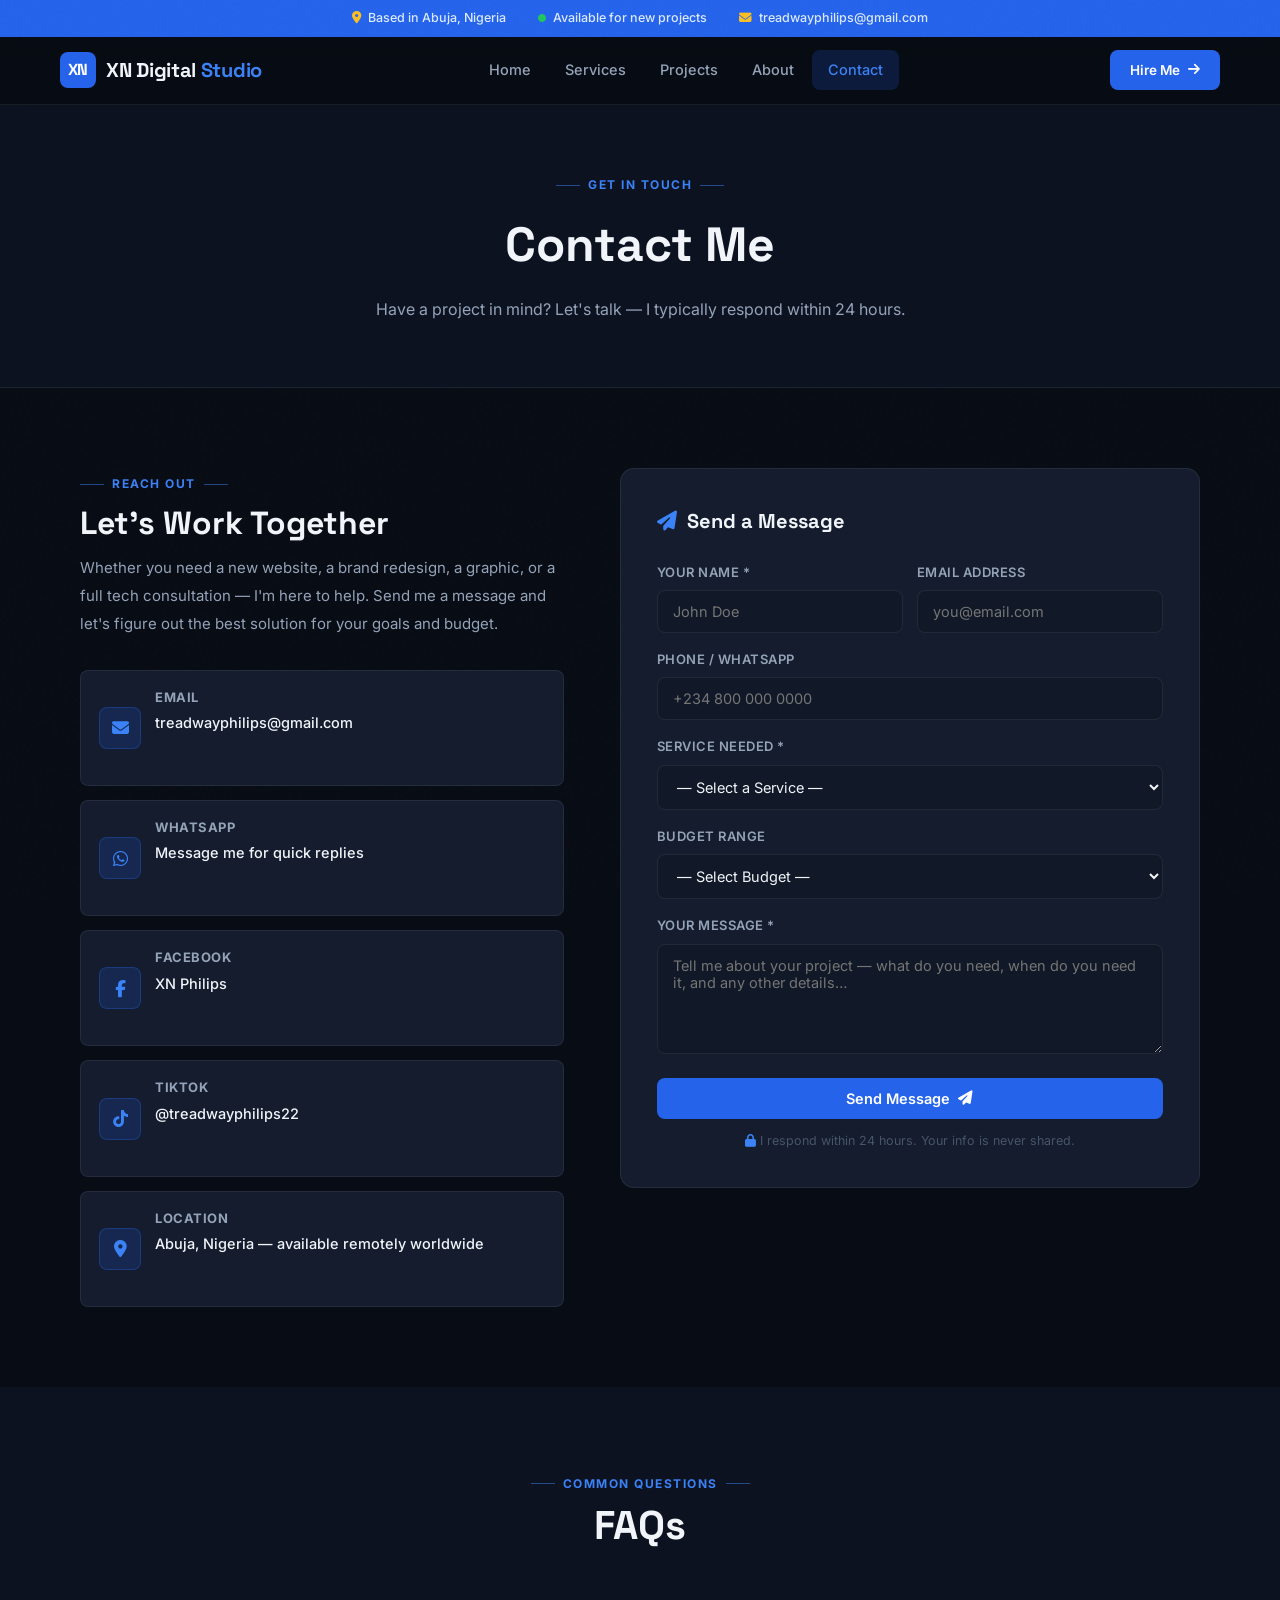
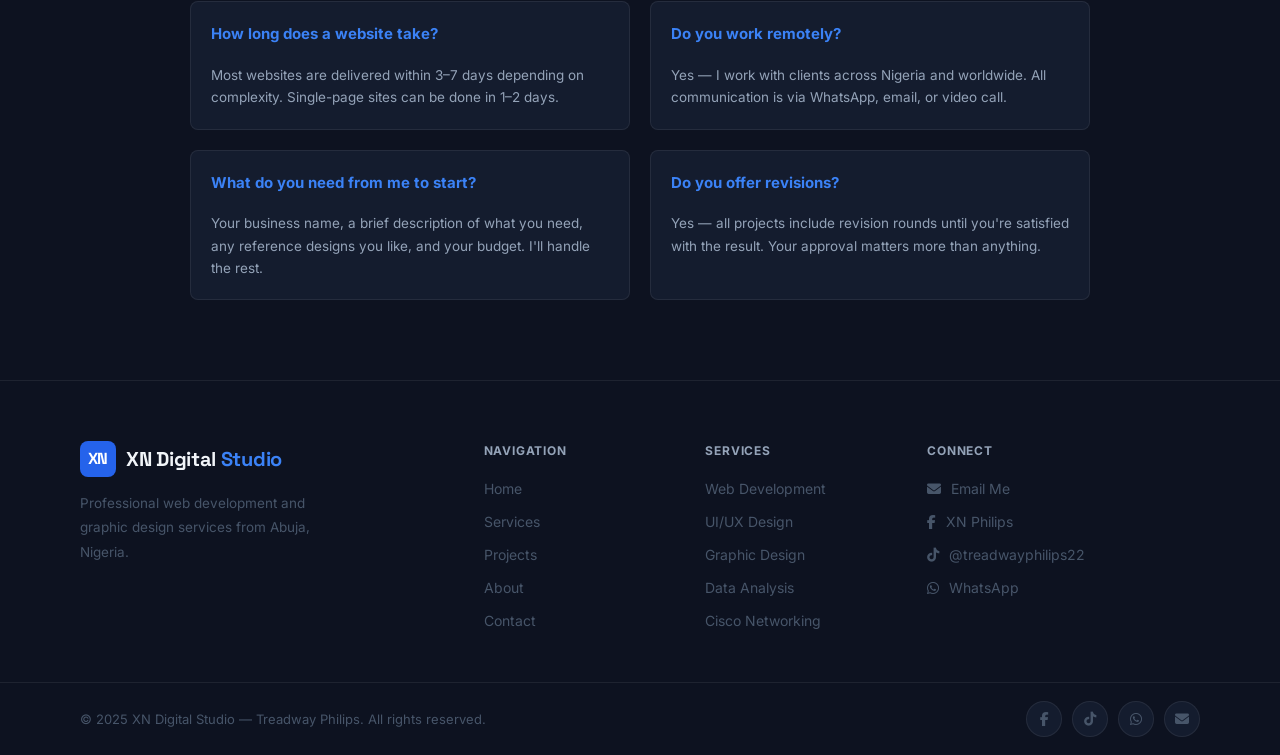
==== contact.html @ aeeff7ca "Add files via upload" ====
<!DOCTYPE html>
<html lang="en">
<head>
  <meta charset="UTF-8" />
  <meta name="viewport" content="width=device-width, initial-scale=1.0" />
  <title>Contact — XN Digital Studio</title>
  <link rel="stylesheet" href="style.css" />
  <link href="https://fonts.googleapis.com/css2?family=Space+Grotesk:wght@400;500;600;700&family=Inter:wght@400;500;600;700;800&display=swap" rel="stylesheet" />
  <link rel="stylesheet" href="https://cdnjs.cloudflare.com/ajax/libs/font-awesome/6.5.0/css/all.min.css" />
</head>
<body>

  <div class="topbar">
    <span><i class="fas fa-map-marker-alt"></i> Based in Abuja, Nigeria</span>
    <span><i class="fas fa-circle" style="font-size:8px;color:#22c55e"></i> Available for new projects</span>
    <span><i class="fas fa-envelope"></i> treadwayphilips@gmail.com</span>
  </div>

  <header class="navbar">
    <a href="index.html" class="logo">
      <div class="logo-mark">XN</div>
      <div>XN Digital <span>Studio</span></div>
    </a>
    <nav class="nav-links" id="navLinks">
      <a href="index.html">Home</a>
      <a href="services.html">Services</a>
      <a href="projects.html">Projects</a>
      <a href="about.html">About</a>
      <a href="contact.html" class="active">Contact</a>
    </nav>
    <div class="nav-actions">
      <a href="contact.html" class="btn-primary" style="font-size:13.5px;padding:9px 20px;">
        Hire Me <i class="fas fa-arrow-right"></i>
      </a>
      <button class="hamburger" id="hamburger" aria-label="Open menu">
        <span></span><span></span><span></span>
      </button>
    </div>
  </header>

  <div class="page-hero">
    <span class="eyebrow">Get in Touch</span>
    <h1>Contact Me</h1>
    <p>Have a project in mind? Let's talk — I typically respond within 24 hours.</p>
  </div>

  <section class="section">
    <div class="contact-grid">

      <!-- LEFT -->
      <div class="contact-left">
        <span class="eyebrow">Reach Out</span>
        <h2>Let's Work Together</h2>
        <p>Whether you need a new website, a brand redesign, a graphic, or a full tech consultation — I'm here to help. Send me a message and let's figure out the best solution for your goals and budget.</p>

        <div class="contact-methods">
          <div class="contact-method">
            <div class="contact-method-icon"><i class="fas fa-envelope"></i></div>
            <div>
              <h5>Email</h5>
              <p>treadwayphilips@gmail.com</p>
            </div>
          </div>
          <div class="contact-method">
            <div class="contact-method-icon"><i class="fab fa-whatsapp"></i></div>
            <div>
              <h5>WhatsApp</h5>
              <p>Message me for quick replies</p>
            </div>
          </div>
          <div class="contact-method">
            <div class="contact-method-icon"><i class="fab fa-facebook-f"></i></div>
            <div>
              <h5>Facebook</h5>
              <p>XN Philips</p>
            </div>
          </div>
          <div class="contact-method">
            <div class="contact-method-icon"><i class="fab fa-tiktok"></i></div>
            <div>
              <h5>TikTok</h5>
              <p>@treadwayphilips22</p>
            </div>
          </div>
          <div class="contact-method">
            <div class="contact-method-icon"><i class="fas fa-map-marker-alt"></i></div>
            <div>
              <h5>Location</h5>
              <p>Abuja, Nigeria — available remotely worldwide</p>
            </div>
          </div>
        </div>
      </div>

      <!-- RIGHT FORM -->
      <div class="contact-form-box">
        <h3><i class="fas fa-paper-plane" style="color:var(--blue-light);margin-right:10px"></i>Send a Message</h3>
        <form id="contactForm" novalidate>
          <div class="form-row">
            <div class="form-group">
              <label>Your Name *</label>
              <input type="text" name="name" placeholder="John Doe" required />
            </div>
            <div class="form-group">
              <label>Email Address</label>
              <input type="email" name="email" placeholder="you@email.com" />
            </div>
          </div>
          <div class="form-group">
            <label>Phone / WhatsApp</label>
            <input type="tel" name="phone" placeholder="+234 800 000 0000" />
          </div>
          <div class="form-group">
            <label>Service Needed *</label>
            <select name="service" required>
              <option value="">— Select a Service —</option>
              <option>Web Development — $315</option>
              <option>UI/UX Design — $120</option>
              <option>Graphic Design — $15</option>
              <option>Data Analysis — $55</option>
              <option>Cyber Security Analysis — $120</option>
              <option>Cisco Networking Setup — $265</option>
              <option>Multiple Services / Not Sure</option>
            </select>
          </div>
          <div class="form-group">
            <label>Budget Range</label>
            <select name="budget">
              <option value="">— Select Budget —</option>
              <option>Under $50</option>
              <option>$50 – $150</option>
              <option>$150 – $350</option>
              <option>$350+</option>
            </select>
          </div>
          <div class="form-group">
            <label>Your Message *</label>
            <textarea name="message" placeholder="Tell me about your project — what do you need, when do you need it, and any other details…" required></textarea>
          </div>
          <button type="submit" class="btn-primary full-width">
            Send Message <i class="fas fa-paper-plane"></i>
          </button>
          <p style="text-align:center;font-size:12.5px;color:var(--text-dim);margin-top:12px;">
            <i class="fas fa-lock" style="color:var(--blue-light)"></i> I respond within 24 hours. Your info is never shared.
          </p>
        </form>
      </div>

    </div>
  </section>

  <!-- FAQ -->
  <section class="section bg-dark">
    <div class="section-header">
      <span class="eyebrow">Common Questions</span>
      <h2>FAQs</h2>
    </div>
    <div style="display:grid;grid-template-columns:1fr 1fr;gap:20px;max-width:900px;margin:0 auto;">
      <div class="exp-item" style="flex-direction:column;gap:8px;">
        <h5 style="color:var(--blue-light);">How long does a website take?</h5>
        <p>Most websites are delivered within 3–7 days depending on complexity. Single-page sites can be done in 1–2 days.</p>
      </div>
      <div class="exp-item" style="flex-direction:column;gap:8px;">
        <h5 style="color:var(--blue-light);">Do you work remotely?</h5>
        <p>Yes — I work with clients across Nigeria and worldwide. All communication is via WhatsApp, email, or video call.</p>
      </div>
      <div class="exp-item" style="flex-direction:column;gap:8px;">
        <h5 style="color:var(--blue-light);">What do you need from me to start?</h5>
        <p>Your business name, a brief description of what you need, any reference designs you like, and your budget. I'll handle the rest.</p>
      </div>
      <div class="exp-item" style="flex-direction:column;gap:8px;">
        <h5 style="color:var(--blue-light);">Do you offer revisions?</h5>
        <p>Yes — all projects include revision rounds until you're satisfied with the result. Your approval matters more than anything.</p>
      </div>
    </div>
  </section>

  <footer class="footer">
    <div class="footer-grid">
      <div class="footer-brand">
        <a href="index.html" class="logo">
          <div class="logo-mark">XN</div>
          <div>XN Digital <span>Studio</span></div>
        </a>
        <p>Professional web development and graphic design services from Abuja, Nigeria.</p>
      </div>
      <div class="footer-col">
        <h5>Navigation</h5>
        <a href="index.html">Home</a>
        <a href="services.html">Services</a>
        <a href="projects.html">Projects</a>
        <a href="about.html">About</a>
        <a href="contact.html">Contact</a>
      </div>
      <div class="footer-col">
        <h5>Services</h5>
        <a href="services.html">Web Development</a>
        <a href="services.html">UI/UX Design</a>
        <a href="services.html">Graphic Design</a>
        <a href="services.html">Data Analysis</a>
        <a href="services.html">Cisco Networking</a>
      </div>
      <div class="footer-col">
        <h5>Connect</h5>
        <a href="mailto:treadwayphilips@gmail.com"><i class="fas fa-envelope" style="margin-right:6px"></i> Email Me</a>
        <a href="#"><i class="fab fa-facebook-f" style="margin-right:6px"></i> XN Philips</a>
        <a href="#"><i class="fab fa-tiktok" style="margin-right:6px"></i> @treadwayphilips22</a>
        <a href="#"><i class="fab fa-whatsapp" style="margin-right:6px"></i> WhatsApp</a>
      </div>
    </div>
    <div class="footer-bottom">
      <p>© 2025 XN Digital Studio — Treadway Philips. All rights reserved.</p>
      <div class="social-links">
        <a href="#"><i class="fab fa-facebook-f"></i></a>
        <a href="#"><i class="fab fa-tiktok"></i></a>
        <a href="#"><i class="fab fa-whatsapp"></i></a>
        <a href="mailto:treadwayphilips@gmail.com"><i class="fas fa-envelope"></i></a>
      </div>
    </div>
  </footer>

  <script src="app.js"></script>
</body>
</html>
---- style.css ----
/* ─────────────────────────────────────
   XN Digital Studio — Treadway Philips
   Theme: Deep Space Black + Electric Blue + Gold Accent
───────────────────────────────────── */

:root {
  --black: #080c14;
  --dark: #0d1220;
  --dark-mid: #111827;
  --dark-card: #141c2e;
  --blue: #2563eb;
  --blue-light: #3b82f6;
  --blue-glow: rgba(37,99,235,0.18);
  --gold: #f59e0b;
  --gold-light: #fbbf24;
  --gold-bg: rgba(245,158,11,0.1);
  --text: #f1f5f9;
  --text-muted: #94a3b8;
  --text-dim: #475569;
  --border: rgba(255,255,255,0.07);
  --border-blue: rgba(37,99,235,0.3);
  --radius: 14px;
  --radius-sm: 8px;
  --shadow: 0 4px 24px rgba(0,0,0,0.4);
  --shadow-blue: 0 8px 32px rgba(37,99,235,0.25);
  --font-display: 'Space Grotesk', sans-serif;
  --font-body: 'Inter', sans-serif;
  --transition: 0.22s ease;
}

*, *::before, *::after { box-sizing: border-box; margin: 0; padding: 0; }
html { scroll-behavior: smooth; }
body {
  font-family: var(--font-body);
  color: var(--text);
  background: var(--black);
  line-height: 1.65;
  font-size: 15px;
  overflow-x: hidden;
}
a { text-decoration: none; color: inherit; }
img { display: block; max-width: 100%; }
button, input, select, textarea { font-family: inherit; }

/* ─── NOISE TEXTURE OVERLAY ─── */
body::before {
  content: '';
  position: fixed;
  inset: 0;
  background-image: url("data:image/svg+xml,%3Csvg viewBox='0 0 256 256' xmlns='http://www.w3.org/2000/svg'%3E%3Cfilter id='noise'%3E%3CfeTurbulence type='fractalNoise' baseFrequency='0.9' numOctaves='4' stitchTiles='stitch'/%3E%3C/filter%3E%3Crect width='100%25' height='100%25' filter='url(%23noise)' opacity='0.03'/%3E%3C/svg%3E");
  pointer-events: none;
  z-index: 0;
  opacity: 0.4;
}

/* ─── TOPBAR ─── */
.topbar {
  background: var(--blue);
  color: #dbeafe;
  display: flex;
  justify-content: center;
  gap: 32px;
  padding: 8px 20px;
  font-size: 12.5px;
  font-weight: 500;
  flex-wrap: wrap;
}
.topbar span { display: flex; align-items: center; gap: 7px; }
.topbar i { color: var(--gold-light); }

/* ─── NAVBAR ─── */
.navbar {
  position: sticky;
  top: 0;
  z-index: 100;
  background: rgba(8,12,20,0.92);
  backdrop-filter: blur(16px);
  -webkit-backdrop-filter: blur(16px);
  border-bottom: 1px solid var(--border);
  display: flex;
  align-items: center;
  justify-content: space-between;
  padding: 0 60px;
  height: 68px;
  gap: 20px;
}

.logo {
  font-family: var(--font-display);
  font-size: 20px;
  font-weight: 700;
  color: var(--text);
  display: flex;
  align-items: center;
  gap: 10px;
  letter-spacing: -0.3px;
}
.logo-mark {
  width: 36px; height: 36px;
  background: var(--blue);
  border-radius: 8px;
  display: flex;
  align-items: center;
  justify-content: center;
  font-size: 16px;
  font-weight: 800;
  color: #fff;
  flex-shrink: 0;
}
.logo span { color: var(--blue-light); }

.nav-links {
  display: flex;
  align-items: center;
  gap: 2px;
}
.nav-links a {
  padding: 8px 16px;
  border-radius: var(--radius-sm);
  font-weight: 500;
  color: var(--text-muted);
  font-size: 14.5px;
  transition: color var(--transition), background var(--transition);
}
.nav-links a:hover, .nav-links a.active {
  color: var(--text);
  background: var(--blue-glow);
}
.nav-links a.active { color: var(--blue-light); }

.nav-actions { display: flex; align-items: center; gap: 10px; }

.hamburger {
  display: none;
  flex-direction: column;
  gap: 5px;
  background: none;
  border: none;
  cursor: pointer;
  padding: 6px;
  border-radius: var(--radius-sm);
}
.hamburger span {
  display: block;
  width: 22px; height: 2px;
  background: var(--text);
  border-radius: 4px;
  transition: var(--transition);
}
.hamburger.active span:nth-child(1) { transform: rotate(45deg) translate(5px, 5px); }
.hamburger.active span:nth-child(2) { opacity: 0; }
.hamburger.active span:nth-child(3) { transform: rotate(-45deg) translate(5px, -5px); }

/* ─── BUTTONS ─── */
.btn-primary {
  display: inline-flex;
  align-items: center;
  gap: 8px;
  background: var(--blue);
  color: #fff;
  padding: 12px 26px;
  border-radius: var(--radius-sm);
  font-weight: 600;
  font-size: 14.5px;
  border: none;
  cursor: pointer;
  transition: background var(--transition), transform var(--transition), box-shadow var(--transition);
}
.btn-primary:hover {
  background: var(--blue-light);
  transform: translateY(-2px);
  box-shadow: var(--shadow-blue);
}

.btn-gold {
  display: inline-flex;
  align-items: center;
  gap: 8px;
  background: var(--gold);
  color: #000;
  padding: 12px 26px;
  border-radius: var(--radius-sm);
  font-weight: 700;
  font-size: 14.5px;
  border: none;
  cursor: pointer;
  transition: background var(--transition), transform var(--transition), box-shadow var(--transition);
}
.btn-gold:hover {
  background: var(--gold-light);
  transform: translateY(-2px);
  box-shadow: 0 8px 24px rgba(245,158,11,0.35);
}

.btn-outline {
  display: inline-flex;
  align-items: center;
  gap: 8px;
  background: transparent;
  color: var(--text);
  padding: 12px 26px;
  border-radius: var(--radius-sm);
  font-weight: 600;
  font-size: 14.5px;
  border: 1.5px solid var(--border);
  cursor: pointer;
  transition: all var(--transition);
}
.btn-outline:hover {
  border-color: var(--blue-light);
  color: var(--blue-light);
  background: var(--blue-glow);
}

.full-width { width: 100%; justify-content: center; }

/* ─── SECTIONS ─── */
.section { padding: 80px 80px; position: relative; z-index: 1; }
.section.bg-dark { background: var(--dark); }
.section.bg-card { background: var(--dark-mid); }

.section-header {
  text-align: center;
  margin-bottom: 52px;
}
.eyebrow {
  display: inline-flex;
  align-items: center;
  gap: 8px;
  color: var(--blue-light);
  font-size: 12px;
  font-weight: 700;
  text-transform: uppercase;
  letter-spacing: 1.5px;
  margin-bottom: 10px;
}
.eyebrow::before, .eyebrow::after {
  content: '';
  display: block;
  width: 24px; height: 1px;
  background: var(--blue-light);
  opacity: 0.5;
}
.section-header h2 {
  font-family: var(--font-display);
  font-size: clamp(28px, 3.5vw, 40px);
  font-weight: 700;
  color: var(--text);
  line-height: 1.15;
  margin-bottom: 14px;
}
.section-header p {
  color: var(--text-muted);
  font-size: 16px;
  max-width: 540px;
  margin: 0 auto;
  line-height: 1.75;
}

/* ─── HERO ─── */
.hero {
  min-height: 100vh;
  background: var(--black);
  display: flex;
  align-items: center;
  padding: 0 80px;
  position: relative;
  overflow: hidden;
  z-index: 1;
}

/* Grid background */
.hero::after {
  content: '';
  position: absolute;
  inset: 0;
  background-image:
    linear-gradient(rgba(37,99,235,0.05) 1px, transparent 1px),
    linear-gradient(90deg, rgba(37,99,235,0.05) 1px, transparent 1px);
  background-size: 60px 60px;
  pointer-events: none;
  z-index: 0;
}

.hero-glow {
  position: absolute;
  width: 600px; height: 600px;
  background: radial-gradient(circle, rgba(37,99,235,0.12) 0%, transparent 70%);
  top: 50%; left: 30%;
  transform: translate(-50%, -50%);
  pointer-events: none;
  z-index: 0;
}

.hero-content {
  position: relative;
  z-index: 2;
  max-width: 700px;
}

.hero-badge {
  display: inline-flex;
  align-items: center;
  gap: 8px;
  background: var(--blue-glow);
  border: 1px solid var(--border-blue);
  color: var(--blue-light);
  padding: 6px 16px;
  border-radius: 100px;
  font-size: 12.5px;
  font-weight: 600;
  letter-spacing: 0.3px;
  margin-bottom: 24px;
}
.hero-badge i { color: var(--gold); }

.hero-content h1 {
  font-family: var(--font-display);
  font-size: clamp(42px, 6vw, 72px);
  font-weight: 700;
  color: var(--text);
  line-height: 1.06;
  margin-bottom: 10px;
  letter-spacing: -1px;
}
.hero-content h1 .highlight {
  color: var(--blue-light);
  position: relative;
}
.hero-tagline {
  font-family: var(--font-display);
  font-size: clamp(18px, 2.5vw, 26px);
  font-weight: 500;
  color: var(--gold);
  margin-bottom: 22px;
  letter-spacing: -0.3px;
}
.hero-content p {
  font-size: 17px;
  color: var(--text-muted);
  max-width: 560px;
  margin-bottom: 40px;
  line-height: 1.8;
}

.hero-actions { display: flex; gap: 14px; flex-wrap: wrap; margin-bottom: 52px; }

.hero-stats {
  display: flex;
  gap: 40px;
  flex-wrap: wrap;
}
.hero-stat { display: flex; flex-direction: column; gap: 2px; }
.hero-stat strong {
  font-family: var(--font-display);
  font-size: 28px;
  font-weight: 700;
  color: var(--text);
  line-height: 1;
}
.hero-stat strong span { color: var(--blue-light); }
.hero-stat small { font-size: 13px; color: var(--text-muted); }

.hero-right {
  position: absolute;
  right: 80px;
  top: 50%;
  transform: translateY(-50%);
  z-index: 2;
  display: flex;
  flex-direction: column;
  gap: 16px;
  align-items: flex-end;
}

.skill-pill {
  display: flex;
  align-items: center;
  gap: 10px;
  background: var(--dark-card);
  border: 1px solid var(--border);
  border-radius: 100px;
  padding: 10px 18px;
  font-size: 13.5px;
  font-weight: 500;
  color: var(--text-muted);
  transition: all var(--transition);
  white-space: nowrap;
}
.skill-pill:hover { border-color: var(--blue-light); color: var(--text); }
.skill-pill i { color: var(--blue-light); font-size: 15px; width: 16px; text-align: center; }
.skill-pill.gold i { color: var(--gold); }

/* ─── SERVICES CARDS ─── */
.services-grid {
  display: grid;
  grid-template-columns: repeat(3, 1fr);
  gap: 24px;
}

.service-card {
  background: var(--dark-card);
  border: 1px solid var(--border);
  border-radius: var(--radius);
  padding: 32px 28px;
  position: relative;
  overflow: hidden;
  transition: all var(--transition);
  cursor: default;
}
.service-card::before {
  content: '';
  position: absolute;
  top: 0; left: 0; right: 0;
  height: 3px;
  background: var(--blue);
  opacity: 0;
  transition: opacity var(--transition);
}
.service-card:hover {
  border-color: var(--border-blue);
  transform: translateY(-6px);
  box-shadow: var(--shadow-blue);
}
.service-card:hover::before { opacity: 1; }
.service-card.featured {
  border-color: var(--blue);
  background: linear-gradient(135deg, var(--dark-card) 0%, rgba(37,99,235,0.08) 100%);
}
.service-card.featured::before { opacity: 1; }

.featured-badge {
  position: absolute;
  top: 18px; right: 18px;
  background: var(--blue);
  color: #fff;
  font-size: 10.5px;
  font-weight: 700;
  padding: 3px 10px;
  border-radius: 100px;
  text-transform: uppercase;
  letter-spacing: 0.5px;
}

.service-icon {
  width: 56px; height: 56px;
  background: var(--blue-glow);
  border: 1px solid var(--border-blue);
  border-radius: 12px;
  display: flex;
  align-items: center;
  justify-content: center;
  font-size: 24px;
  color: var(--blue-light);
  margin-bottom: 20px;
}
.service-card.gold-accent .service-icon {
  background: var(--gold-bg);
  border-color: rgba(245,158,11,0.3);
  color: var(--gold);
}

.service-card h3 {
  font-family: var(--font-display);
  font-size: 19px;
  font-weight: 700;
  color: var(--text);
  margin-bottom: 10px;
}
.service-card p {
  font-size: 14px;
  color: var(--text-muted);
  line-height: 1.75;
  margin-bottom: 20px;
}
.service-includes {
  list-style: none;
  display: flex;
  flex-direction: column;
  gap: 8px;
  margin-bottom: 24px;
}
.service-includes li {
  display: flex;
  align-items: center;
  gap: 9px;
  font-size: 13.5px;
  color: var(--text-muted);
}
.service-includes li i { color: var(--blue-light); font-size: 12px; flex-shrink: 0; }

.service-price {
  display: flex;
  align-items: baseline;
  gap: 6px;
  margin-bottom: 20px;
}
.service-price .amount {
  font-family: var(--font-display);
  font-size: 30px;
  font-weight: 700;
  color: var(--text);
}
.service-price .unit { font-size: 13px; color: var(--text-muted); }

/* ─── PROJECTS ─── */
.projects-grid {
  display: grid;
  grid-template-columns: repeat(3, 1fr);
  gap: 24px;
}

.project-card {
  background: var(--dark-card);
  border: 1px solid var(--border);
  border-radius: var(--radius);
  overflow: hidden;
  transition: all var(--transition);
}
.project-card:hover {
  border-color: var(--border-blue);
  transform: translateY(-5px);
  box-shadow: var(--shadow-blue);
}

.project-img {
  height: 190px;
  overflow: hidden;
  position: relative;
  background: var(--dark-mid);
}
.project-img img { width: 100%; height: 100%; object-fit: cover; transition: transform 0.4s ease; }
.project-card:hover .project-img img { transform: scale(1.06); }

.project-type {
  position: absolute;
  top: 12px; left: 12px;
  background: rgba(8,12,20,0.8);
  backdrop-filter: blur(6px);
  border: 1px solid var(--border);
  color: var(--blue-light);
  font-size: 11px;
  font-weight: 700;
  padding: 4px 10px;
  border-radius: 100px;
  text-transform: uppercase;
  letter-spacing: 0.5px;
}

.project-body { padding: 22px; }
.project-body h4 {
  font-family: var(--font-display);
  font-size: 17px;
  font-weight: 700;
  color: var(--text);
  margin-bottom: 8px;
}
.project-body p { font-size: 13.5px; color: var(--text-muted); line-height: 1.7; margin-bottom: 16px; }

.project-tags { display: flex; flex-wrap: wrap; gap: 7px; margin-bottom: 18px; }
.tag {
  background: var(--blue-glow);
  border: 1px solid var(--border-blue);
  color: var(--blue-light);
  font-size: 11.5px;
  font-weight: 600;
  padding: 3px 10px;
  border-radius: 100px;
}
.tag.gold {
  background: var(--gold-bg);
  border-color: rgba(245,158,11,0.25);
  color: var(--gold);
}

.project-link {
  display: inline-flex;
  align-items: center;
  gap: 6px;
  font-size: 13.5px;
  font-weight: 600;
  color: var(--blue-light);
  transition: gap var(--transition);
}
.project-link:hover { gap: 10px; }

/* ─── SKILLS ─── */
.skills-layout {
  display: grid;
  grid-template-columns: 1fr 1fr;
  gap: 60px;
  align-items: center;
}
.skills-text h2 {
  font-family: var(--font-display);
  font-size: 34px;
  font-weight: 700;
  color: var(--text);
  margin-bottom: 14px;
  line-height: 1.2;
}
.skills-text p { color: var(--text-muted); line-height: 1.85; margin-bottom: 14px; }

.skills-bars { display: flex; flex-direction: column; gap: 18px; }
.skill-bar-item {}
.skill-bar-header {
  display: flex;
  justify-content: space-between;
  align-items: center;
  margin-bottom: 8px;
  font-size: 14px;
  font-weight: 600;
  color: var(--text);
}
.skill-bar-header span { color: var(--blue-light); font-size: 13px; }
.skill-track {
  height: 7px;
  background: var(--border);
  border-radius: 100px;
  overflow: hidden;
}
.skill-fill {
  height: 100%;
  border-radius: 100px;
  background: linear-gradient(90deg, var(--blue) 0%, var(--blue-light) 100%);
}
.skill-fill.gold { background: linear-gradient(90deg, var(--gold) 0%, var(--gold-light) 100%); }

/* ─── TOOLS GRID ─── */
.tools-grid {
  display: grid;
  grid-template-columns: repeat(6, 1fr);
  gap: 16px;
}
.tool-item {
  background: var(--dark-card);
  border: 1px solid var(--border);
  border-radius: var(--radius-sm);
  padding: 20px 14px;
  text-align: center;
  transition: all var(--transition);
}
.tool-item:hover {
  border-color: var(--border-blue);
  background: var(--blue-glow);
  transform: translateY(-3px);
}
.tool-item i { font-size: 26px; color: var(--blue-light); margin-bottom: 8px; }
.tool-item span { font-size: 12px; color: var(--text-muted); font-weight: 500; display: block; }

/* ─── ABOUT ─── */
.about-grid {
  display: grid;
  grid-template-columns: 380px 1fr;
  gap: 64px;
  align-items: start;
}
.about-card {
  background: var(--dark-card);
  border: 1px solid var(--border);
  border-radius: var(--radius);
  padding: 36px 28px;
  text-align: center;
  position: sticky;
  top: 88px;
}
.avatar-ring {
  width: 120px; height: 120px;
  border-radius: 50%;
  background: linear-gradient(135deg, var(--blue) 0%, var(--blue-light) 100%);
  margin: 0 auto 20px;
  display: flex;
  align-items: center;
  justify-content: center;
  font-family: var(--font-display);
  font-size: 48px;
  font-weight: 700;
  color: #fff;
  position: relative;
}
.avatar-ring::after {
  content: '';
  position: absolute;
  inset: -4px;
  border-radius: 50%;
  border: 2px solid var(--blue-light);
  opacity: 0.4;
}
.about-card h3 {
  font-family: var(--font-display);
  font-size: 20px;
  font-weight: 700;
  color: var(--text);
  margin-bottom: 4px;
}
.about-card .role { font-size: 13.5px; color: var(--blue-light); font-weight: 600; margin-bottom: 18px; }
.about-card .location { display: flex; align-items: center; justify-content: center; gap: 6px; font-size: 13px; color: var(--text-muted); margin-bottom: 24px; }
.about-card .location i { color: var(--gold); }

.card-links { display: flex; flex-direction: column; gap: 10px; }
.card-link {
  display: flex;
  align-items: center;
  gap: 10px;
  padding: 11px 16px;
  background: var(--dark-mid);
  border: 1px solid var(--border);
  border-radius: var(--radius-sm);
  font-size: 13.5px;
  color: var(--text-muted);
  transition: all var(--transition);
}
.card-link:hover { border-color: var(--blue-light); color: var(--text); }
.card-link i { color: var(--blue-light); width: 16px; text-align: center; }

.about-content h2 {
  font-family: var(--font-display);
  font-size: 32px;
  font-weight: 700;
  color: var(--text);
  margin-bottom: 14px;
  line-height: 1.2;
}
.about-content p { color: var(--text-muted); line-height: 1.9; margin-bottom: 16px; font-size: 15.5px; }

.exp-items { display: flex; flex-direction: column; gap: 16px; margin-top: 32px; }
.exp-item {
  display: flex;
  gap: 18px;
  padding: 20px;
  background: var(--dark-card);
  border: 1px solid var(--border);
  border-radius: var(--radius-sm);
  transition: border-color var(--transition);
}
.exp-item:hover { border-color: var(--border-blue); }
.exp-dot {
  width: 10px; height: 10px;
  border-radius: 50%;
  background: var(--blue);
  flex-shrink: 0;
  margin-top: 6px;
  box-shadow: 0 0 8px var(--blue);
}
.exp-item h5 { font-weight: 700; color: var(--text); font-size: 15px; margin-bottom: 3px; }
.exp-item span { font-size: 12px; color: var(--blue-light); font-weight: 600; }
.exp-item p { font-size: 13.5px; color: var(--text-muted); margin-top: 6px; line-height: 1.65; }

/* ─── TESTIMONIALS ─── */
.testi-grid {
  display: grid;
  grid-template-columns: repeat(3, 1fr);
  gap: 22px;
}
.testi-card {
  background: var(--dark-card);
  border: 1px solid var(--border);
  border-radius: var(--radius);
  padding: 28px;
  transition: border-color var(--transition);
}
.testi-card:hover { border-color: var(--border-blue); }
.testi-stars { color: var(--gold); font-size: 14px; margin-bottom: 14px; letter-spacing: 2px; }
.testi-text { color: var(--text-muted); font-size: 14px; line-height: 1.8; margin-bottom: 20px; font-style: italic; }
.testi-author { display: flex; align-items: center; gap: 12px; }
.testi-avatar {
  width: 42px; height: 42px;
  border-radius: 50%;
  background: var(--blue);
  display: flex;
  align-items: center;
  justify-content: center;
  font-size: 16px;
  font-weight: 700;
  color: #fff;
  font-family: var(--font-display);
  flex-shrink: 0;
}
.testi-author h5 { font-size: 14px; font-weight: 700; color: var(--text); margin-bottom: 2px; }
.testi-author span { font-size: 12px; color: var(--text-dim); }

/* ─── CONTACT ─── */
.contact-grid {
  display: grid;
  grid-template-columns: 1fr 1.2fr;
  gap: 56px;
  align-items: start;
}
.contact-left h2 {
  font-family: var(--font-display);
  font-size: 32px;
  font-weight: 700;
  color: var(--text);
  margin-bottom: 12px;
  line-height: 1.2;
}
.contact-left p { color: var(--text-muted); line-height: 1.85; margin-bottom: 32px; }

.contact-methods { display: flex; flex-direction: column; gap: 14px; }
.contact-method {
  display: flex;
  align-items: center;
  gap: 14px;
  padding: 16px 18px;
  background: var(--dark-card);
  border: 1px solid var(--border);
  border-radius: var(--radius-sm);
  transition: border-color var(--transition);
}
.contact-method:hover { border-color: var(--border-blue); }
.contact-method-icon {
  width: 42px; height: 42px;
  background: var(--blue-glow);
  border: 1px solid var(--border-blue);
  border-radius: var(--radius-sm);
  display: flex;
  align-items: center;
  justify-content: center;
  color: var(--blue-light);
  font-size: 17px;
  flex-shrink: 0;
}
.contact-method h5 { font-size: 13px; font-weight: 700; color: var(--text-muted); margin-bottom: 2px; text-transform: uppercase; letter-spacing: 0.5px; }
.contact-method p { font-size: 14.5px; color: var(--text); font-weight: 500; }

.contact-form-box {
  background: var(--dark-card);
  border: 1px solid var(--border);
  border-radius: var(--radius);
  padding: 36px;
}
.contact-form-box h3 {
  font-family: var(--font-display);
  font-size: 20px;
  font-weight: 700;
  color: var(--text);
  margin-bottom: 24px;
}

/* ─── FORMS ─── */
.form-row { display: grid; grid-template-columns: 1fr 1fr; gap: 14px; }
.form-group { margin-bottom: 16px; }
.form-group label { display: block; font-size: 13px; font-weight: 600; color: var(--text-muted); margin-bottom: 7px; text-transform: uppercase; letter-spacing: 0.5px; }
.form-group input,
.form-group select,
.form-group textarea {
  width: 100%;
  padding: 12px 15px;
  border: 1.5px solid var(--border);
  border-radius: var(--radius-sm);
  font-size: 14.5px;
  color: var(--text);
  background: var(--dark-mid);
  outline: none;
  transition: border-color var(--transition);
}
.form-group input:focus,
.form-group select:focus,
.form-group textarea:focus { border-color: var(--blue-light); }
.form-group select option { background: var(--dark-mid); }
.form-group textarea { height: 110px; resize: vertical; }

/* ─── SUCCESS / TOAST ─── */
.success-state {
  text-align: center;
  padding: 40px 20px;
}
.success-state i { font-size: 56px; color: #22c55e; margin-bottom: 16px; }
.success-state h2 { font-family: var(--font-display); font-size: 26px; color: var(--text); margin-bottom: 10px; }
.success-state p { color: var(--text-muted); }

.toast {
  position: fixed;
  bottom: 24px;
  left: 50%;
  transform: translateX(-50%) translateY(20px);
  background: var(--dark-card);
  border: 1px solid var(--border-blue);
  color: var(--text);
  padding: 13px 26px;
  border-radius: 100px;
  font-size: 14px;
  font-weight: 500;
  display: flex;
  align-items: center;
  gap: 10px;
  z-index: 999;
  opacity: 0;
  transition: opacity 0.3s, transform 0.3s;
  box-shadow: var(--shadow-blue);
  pointer-events: none;
}
.toast i { color: #22c55e; }
.toast.show { opacity: 1; transform: translateX(-50%) translateY(0); }

/* ─── CTA STRIP ─── */
.cta-strip {
  background: linear-gradient(135deg, var(--blue) 0%, #1d4ed8 100%);
  padding: 64px 80px;
  text-align: center;
  position: relative;
  overflow: hidden;
}
.cta-strip::before {
  content: '';
  position: absolute;
  inset: 0;
  background-image: linear-gradient(rgba(255,255,255,0.04) 1px, transparent 1px),
    linear-gradient(90deg, rgba(255,255,255,0.04) 1px, transparent 1px);
  background-size: 40px 40px;
}
.cta-strip h2 {
  font-family: var(--font-display);
  font-size: clamp(28px, 4vw, 42px);
  font-weight: 700;
  color: #fff;
  margin-bottom: 12px;
  position: relative;
}
.cta-strip p { color: rgba(255,255,255,0.75); font-size: 16px; margin-bottom: 32px; position: relative; }
.cta-strip .actions { display: flex; gap: 14px; justify-content: center; flex-wrap: wrap; position: relative; }

/* ─── FOOTER ─── */
.footer {
  background: var(--dark);
  border-top: 1px solid var(--border);
}
.footer-grid {
  display: grid;
  grid-template-columns: 2fr 1fr 1fr 1.5fr;
  gap: 40px;
  padding: 60px 80px 40px;
}
.footer-brand p { font-size: 13.5px; color: var(--text-dim); line-height: 1.8; margin-top: 14px; max-width: 240px; }
.footer-col h5 {
  font-size: 12px;
  font-weight: 700;
  text-transform: uppercase;
  letter-spacing: 0.8px;
  color: var(--text-muted);
  margin-bottom: 16px;
}
.footer-col a {
  display: block;
  font-size: 14px;
  color: var(--text-dim);
  margin-bottom: 10px;
  transition: color var(--transition);
}
.footer-col a:hover { color: var(--blue-light); }
.footer-bottom {
  display: flex;
  align-items: center;
  justify-content: space-between;
  padding: 18px 80px;
  border-top: 1px solid var(--border);
  font-size: 13px;
  color: var(--text-dim);
}
.social-links { display: flex; gap: 10px; }
.social-links a {
  width: 36px; height: 36px;
  border-radius: 50%;
  background: var(--dark-card);
  border: 1px solid var(--border);
  display: flex;
  align-items: center;
  justify-content: center;
  color: var(--text-dim);
  font-size: 14px;
  transition: all var(--transition);
}
.social-links a:hover { background: var(--blue); border-color: var(--blue); color: #fff; }

/* ─── PAGE HERO ─── */
.page-hero {
  background: var(--dark);
  border-bottom: 1px solid var(--border);
  padding: 64px 80px;
  text-align: center;
  position: relative;
  z-index: 1;
}
.page-hero h1 {
  font-family: var(--font-display);
  font-size: clamp(30px, 4vw, 48px);
  font-weight: 700;
  color: var(--text);
  margin-bottom: 12px;
}
.page-hero p { color: var(--text-muted); font-size: 16px; }

/* ─── RESPONSIVE ─── */
@media (max-width: 1100px) {
  .section { padding: 64px 40px; }
  .hero { padding: 0 40px; }
  .cta-strip { padding: 56px 40px; }
  .footer-grid { padding: 52px 40px 32px; grid-template-columns: 1fr 1fr; }
  .footer-bottom { padding: 16px 40px; }
  .navbar { padding: 0 28px; }
  .page-hero { padding: 56px 40px; }
  .services-grid { grid-template-columns: 1fr 1fr; }
  .projects-grid { grid-template-columns: 1fr 1fr; }
  .tools-grid { grid-template-columns: repeat(4, 1fr); }
  .skills-layout { grid-template-columns: 1fr; gap: 40px; }
  .about-grid { grid-template-columns: 1fr; gap: 40px; }
  .about-card { position: static; }
  .contact-grid { grid-template-columns: 1fr; gap: 40px; }
  .testi-grid { grid-template-columns: 1fr 1fr; }
  .hero-right { display: none; }
}

@media (max-width: 768px) {
  .topbar { display: none; }
  .navbar { padding: 0 16px; height: 58px; }

  .nav-links {
    display: none;
    position: fixed;
    top: 58px; left: 0; right: 0;
    background: var(--dark);
    flex-direction: column;
    padding: 14px;
    border-bottom: 1px solid var(--border);
    gap: 4px;
    z-index: 99;
  }
  .nav-links.open { display: flex; }
  .nav-links a { padding: 12px 16px; border-radius: var(--radius-sm); width: 100%; }

  .hamburger { display: flex; }

  .hero {
    padding: 80px 20px 60px;
    min-height: auto;
    align-items: flex-start;
  }
  .hero-content h1 { font-size: 38px; }
  .hero-stats { gap: 24px; }
  .section { padding: 48px 20px; }
  .page-hero { padding: 48px 20px; }
  .cta-strip { padding: 48px 20px; }

  .services-grid { grid-template-columns: 1fr; }
  .projects-grid { grid-template-columns: 1fr; }
  .tools-grid { grid-template-columns: repeat(3, 1fr); }
  .testi-grid { grid-template-columns: 1fr; }
  .form-row { grid-template-columns: 1fr; }

  .footer-grid { grid-template-columns: 1fr; padding: 40px 20px 24px; gap: 28px; }
  .footer-bottom { flex-direction: column; gap: 12px; padding: 16px 20px; text-align: center; }
}

@media (max-width: 480px) {
  .hero-content h1 { font-size: 32px; letter-spacing: -0.5px; }
  .hero-actions { flex-direction: column; }
  .hero-actions a, .hero-actions button { width: 100%; justify-content: center; }
  .tools-grid { grid-template-columns: repeat(2, 1fr); }
  .hero-stats { flex-direction: column; gap: 16px; }
}
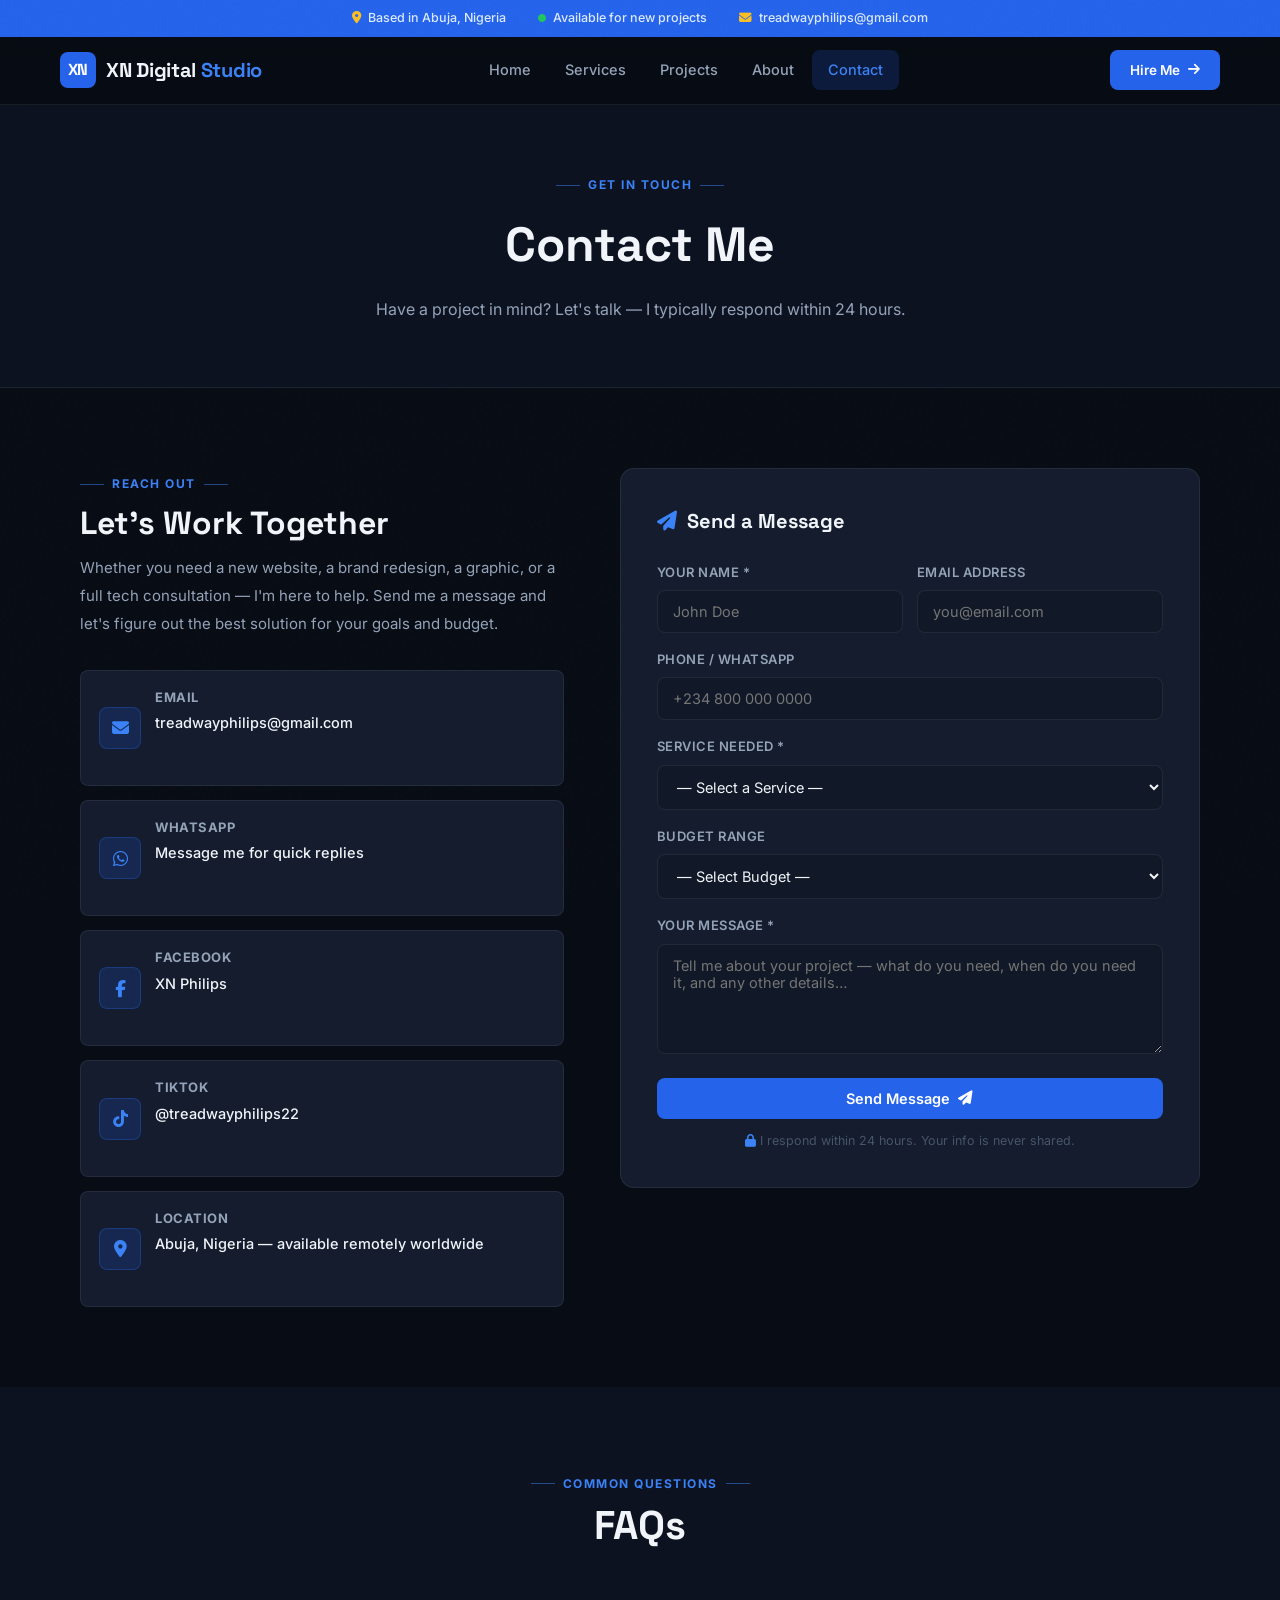
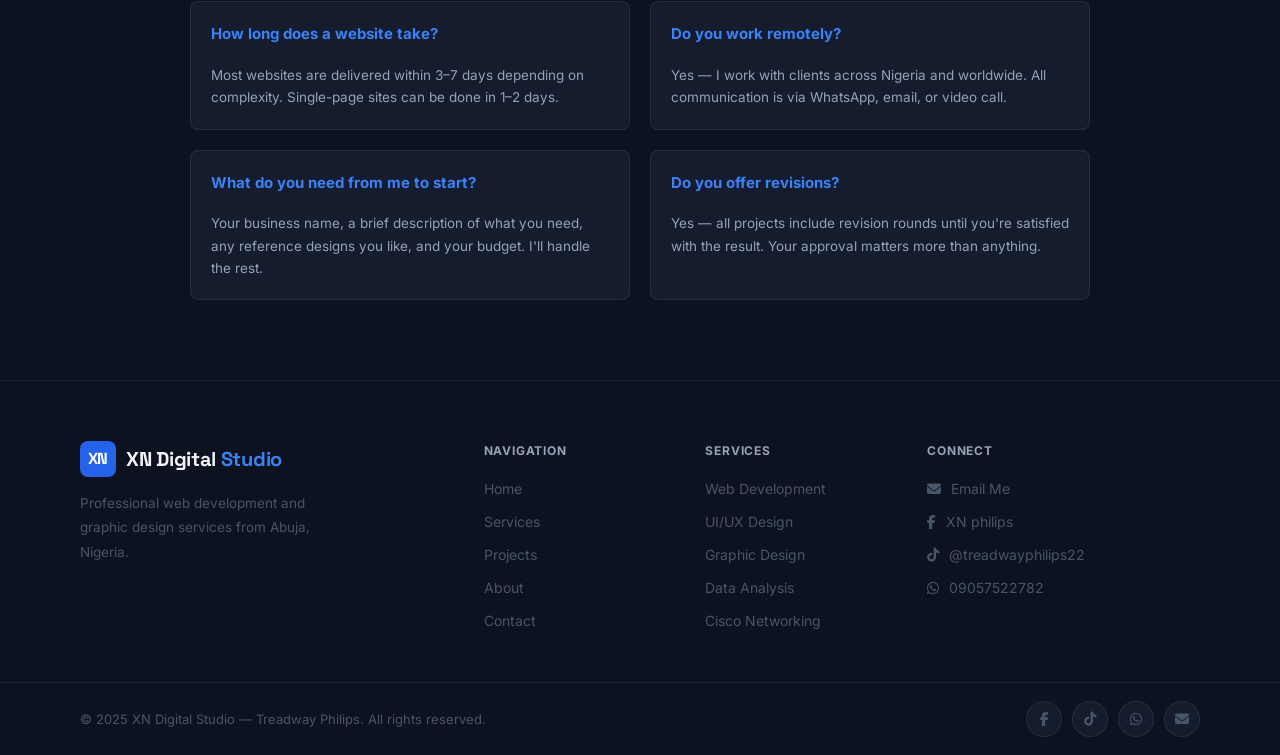
==== commit f39b718a: "Update contact.html" ====
--- a/contact.html
+++ b/contact.html
@@ -203,9 +203,9 @@
       <div class="footer-col">
         <h5>Connect</h5>
         <a href="mailto:treadwayphilips@gmail.com"><i class="fas fa-envelope" style="margin-right:6px"></i> Email Me</a>
-        <a href="#"><i class="fab fa-facebook-f" style="margin-right:6px"></i> XN Philips</a>
+        <a href="#"><i class="fab fa-facebook-f" style="margin-right:6px"></i> XN philips</a>
         <a href="#"><i class="fab fa-tiktok" style="margin-right:6px"></i> @treadwayphilips22</a>
-        <a href="#"><i class="fab fa-whatsapp" style="margin-right:6px"></i> WhatsApp</a>
+        <a href="#"><i class="fab fa-whatsapp" style="margin-right:6px"></i> 09057522782</a>
       </div>
     </div>
     <div class="footer-bottom">
